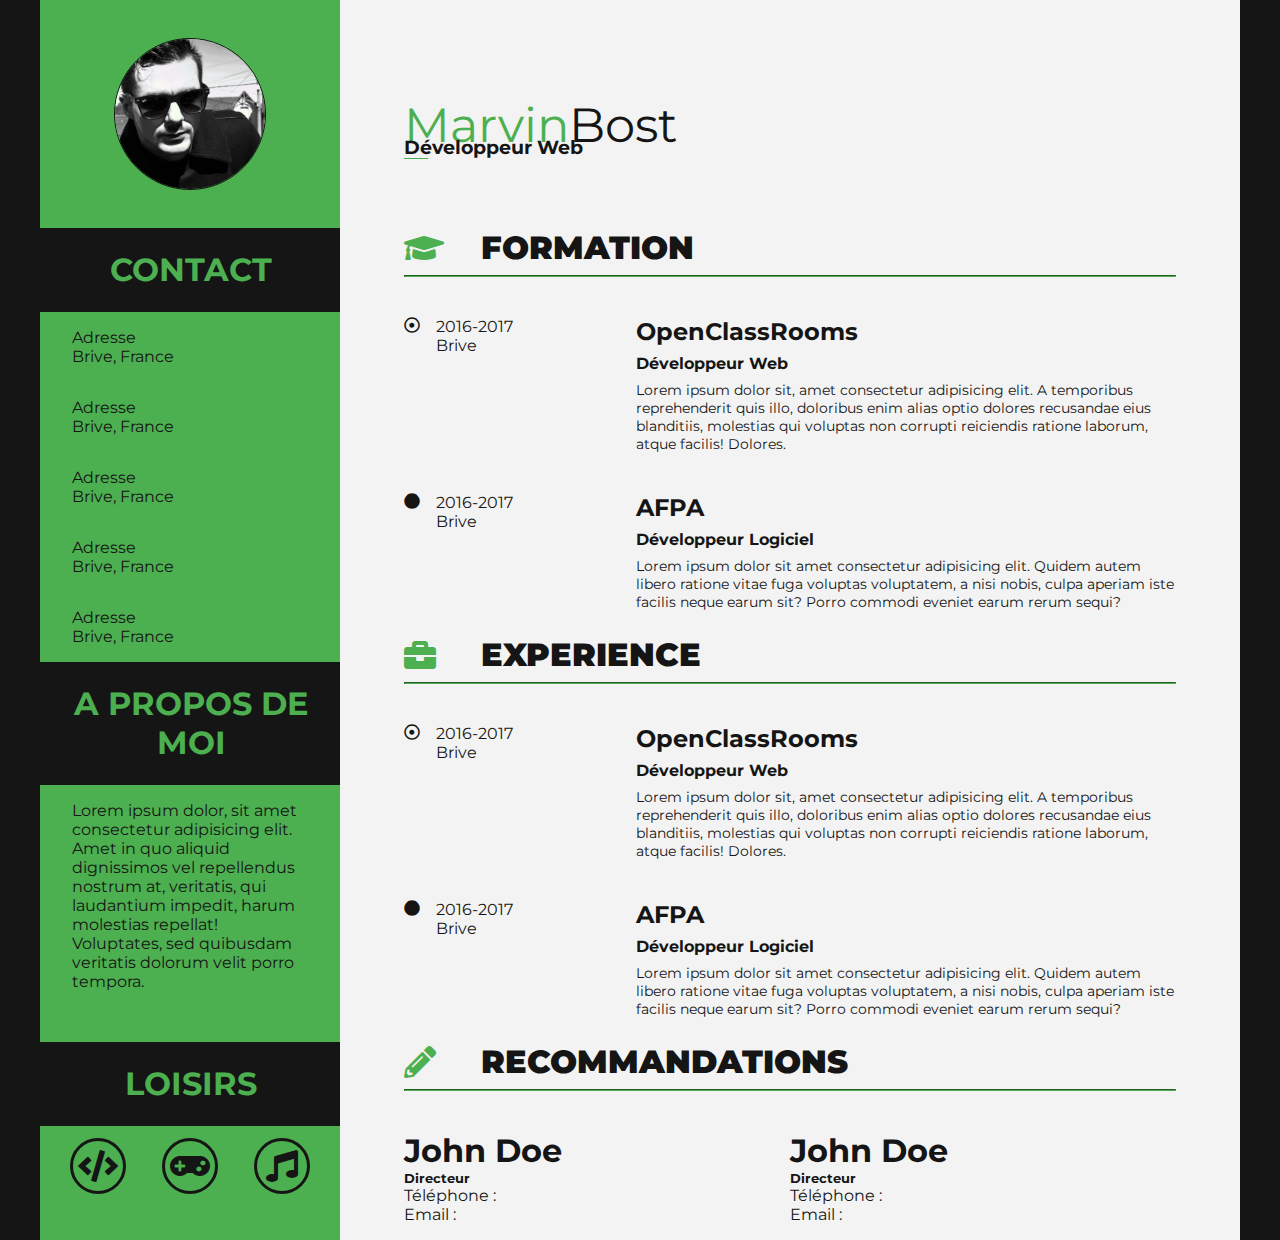
==== v2/index.html @ f6461ae2 "v2 update desk only" ====
<!DOCTYPE html>
<html lang="fr">

<head>
    <meta charset="UTF-8">
    <meta name="viewport" content="width=device-width, initial-scale=1.0">
    <title>CV v2.0</title>
    <link rel="stylesheet" href="css/style.css">
    <link rel="stylesheet" href="https://cdnjs.cloudflare.com/ajax/libs/font-awesome/5.13.0/css/all.min.css">
</head>

<body class="container">
    <header>
        <aside>
            <img src="assets/avatar.jpg" alt="avatar">
        </aside>
        <section>
            <h1>Bost</h1>
            <h3>Développeur Web</h3>
        </section>

    </header>
    <div>
        <aside>
            <section class="contact">
                <section>
                    <h1>CONTACT</h1>
                </section>
                <article>
                    <p>Adresse</p>
                    <p>Brive, France</p>
                </article>
                <article>
                    <p>Adresse</p>
                    <p>Brive, France</p>
                </article>
                <article>
                    <p>Adresse</p>
                    <p>Brive, France</p>
                </article>
                <article>
                    <p>Adresse</p>
                    <p>Brive, France</p>
                </article>
                <article>
                    <p>Adresse</p>
                    <p>Brive, France</p>
                </article>
            </section>
            <section class="about">
                <section>
                    <h1>A PROPOS DE MOI</h1>
                </section>
                <article>
                    <p>Lorem ipsum dolor, sit amet consectetur adipisicing elit. Amet in quo aliquid dignissimos vel
                        repellendus nostrum at, veritatis, qui laudantium impedit, harum molestias repellat! Voluptates,
                        sed quibusdam veritatis dolorum velit porro tempora.</p>
                </article>
            </section>
        </aside>
        <main>
            <section class="formation">
                <header>
                    <i class="fa-2x fas fa-graduation-cap"></i>
                    <h1><b>FORMATION</b></h1>
                    <hr>
                </header>
                <article>
                    <header>
                        <i class="far fa-dot-circle"></i>
                        <p>2016-2017<br>Brive</p>
                    </header>
                    <section>
                        <h1>OpenClassRooms</h1>
                        <h5>Développeur Web</h5>
                        <p>Lorem ipsum dolor sit, amet consectetur adipisicing elit. A temporibus reprehenderit quis
                            illo,
                            doloribus enim alias optio dolores recusandae eius blanditiis, molestias qui voluptas non
                            corrupti reiciendis ratione laborum, atque facilis! Dolores.</p>
                    </section>
                </article>
                <article>
                    <header>
                        <i class="fas fa-circle"></i>
                        <p>2016-2017<br>Brive</p>
                    </header>
                    <section>
                        <h1>AFPA</h1>
                        <h5>Développeur Logiciel</h5>
                        <p>Lorem ipsum dolor sit amet consectetur adipisicing elit. Quidem autem libero ratione vitae
                            fuga
                            voluptas voluptatem, a nisi nobis, culpa aperiam iste facilis neque earum sit? Porro commodi
                            eveniet earum rerum sequi?</p>
                    </section>
                </article>
            </section>
            <section class="experience">
                <header>
                    <i class="fa-2x fas fa-briefcase"></i>
                    <h1><b>EXPERIENCE</b></h1>
                    <hr>
                </header>
                <article>
                    <header>
                        <i class="far fa-dot-circle"></i>
                        <p>2016-2017<br>Brive</p>
                    </header>
                    <section>
                        <h1>OpenClassRooms</h1>
                        <h5>Développeur Web</h5>
                        <p>Lorem ipsum dolor sit, amet consectetur adipisicing elit. A temporibus reprehenderit quis
                            illo,
                            doloribus enim alias optio dolores recusandae eius blanditiis, molestias qui voluptas non
                            corrupti reiciendis ratione laborum, atque facilis! Dolores.</p>
                    </section>
                </article>
                <article>
                    <header>
                        <i class="fas fa-circle"></i>
                        <p>2016-2017<br>Brive</p>
                    </header>
                    <section>
                        <h1>AFPA</h1>
                        <h5>Développeur Logiciel</h5>
                        <p>Lorem ipsum dolor sit amet consectetur adipisicing elit. Quidem autem libero ratione vitae
                            fuga
                            voluptas voluptatem, a nisi nobis, culpa aperiam iste facilis neque earum sit? Porro commodi
                            eveniet earum rerum sequi?</p>
                    </section>
                </article>
            </section>

        </main>
    </div>
    <footer>
        <aside>
            <section class="hobbies">
                <section>
                    <h1>LOISIRS</h1>
                </section>
                <article>
                    <div>
                        <picture><i class="fa-2x fas fa-code"></i></picture>
                        <picture><i class="fa-2x fas fa-gamepad"></i></picture>
                        <picture><i class="fa-2x fas fa-music"></i></picture>
                    </div>
                </article>
            </section>
        </aside>
        <main>
            <section class="recommendation">
                <header>
                    <i class="fa-2x fas fa-pencil-alt"></i>
                    <h1><b>RECOMMANDATIONS</b></h1>
                    <hr>
                </header>
                <section>
                    <article>
                        <h1>John Doe</h1>
                        <h5>Directeur</h5>
                        <p>Téléphone :</p>
                        <p>Email :</p>
                    </article>
                    <article>
                        <h1>John Doe</h1>
                        <h5>Directeur</h5>
                        <p>Téléphone :</p>
                        <p>Email :</p>
                    </article>
                </section>
            </section>
        </main>
    </footer>

</body>

</html>
---- v2/css/style.css ----
@import url("https://fonts.googleapis.com/css?family=Montserrat:200,400&display=swap");
header {
  display: flex;
  background-color: #f3f3f3;
  margin: 0;
  width: 100%;
}
header aside {
  display: flex;
  align-items: center;
  justify-items: center;
  justify-content: center;
}
header aside > img {
  border-radius: 50%;
  width: 50%;
  border: 0.1rem solid #151515;
  order: 0;
  margin: 1rem;
}
header > section {
  padding: 4rem 0 0 4rem;
}
header > section > h1 {
  font-size: 3rem;
  font-weight: 400;
}
header > section > h1::before {
  content: "Marvin";
  color: #4CAF50;
}
header > section > h3 {
  position: relative;
  bottom: 50px;
}
header > section > h3::before {
  display: block;
  content: "";
  width: 1.5rem;
  height: 1px;
  background: #4CAF50;
  position: absolute;
  bottom: 0;
  left: 0;
}

main {
  background-color: #f3f3f3;
  padding: 0 4rem;
  margin: 0;
  width: 100%;
}
main > header {
  display: flex;
  flex-flow: column nowrap;
  width: 100%;
}
main > section h1,
main > section h5,
main > section p {
  margin: 0;
}
main > section > header {
  display: flex;
  flex-flow: row wrap;
  align-items: center;
  padding-bottom: 1rem;
}
main > section > header i {
  color: #4CAF50;
  flex: 10%;
}
main > section > header > h1 {
  flex: 90%;
}
main > section > header hr {
  width: 100%;
  border-color: #4CAF50;
}
main > section article {
  display: flex;
  padding-top: 1rem;
  padding-bottom: 1rem;
}
main > section article > header {
  display: flex;
  flex-flow: row nowrap;
  flex: 30%;
}
main > section article > header > i {
  padding-right: 1rem;
}
main > section article > section {
  flex: 70%;
}
main > section article > section > h1 {
  font-size: 1.5rem;
  padding-bottom: 0.5rem;
}
main > section article > section > h5 {
  font-size: 1rem;
  padding-bottom: 0.5rem;
}
main > section article > section > p {
  font-size: 0.9rem;
  padding-bottom: 0.5rem;
}
main section.recommendation > section {
  display: flex;
  flex-flow: row wrap;
}
main section.recommendation > section > article {
  display: flex;
  flex-flow: column wrap;
  flex: 50%;
}

aside {
  background-color: #4CAF50;
  display: flex;
  flex-flow: column wrap;
  align-items: center;
  min-width: 300px;
  max-width: 300px;
}
aside > section {
  width: 100%;
  text-align: left;
}
aside > section article {
  padding: 1rem 2rem;
}
aside > section article p {
  margin: 0;
}
aside > section > section {
  background-color: #151515;
  color: #4CAF50;
  width: 100%;
  text-align: center;
  padding: 1px;
}
aside > section div {
  justify-content: space-around;
  padding: 0.75rem;
  display: flex;
}

footer {
  display: flex;
  flex: 100%;
}
footer > aside > section > article {
  padding: 0;
}
footer div > picture {
  display: flex;
  align-items: center;
  justify-content: center;
  border: solid #151515;
  border-radius: 50%;
  height: 40px;
  width: 40px;
  padding: 5px;
}

html,
body {
  margin: 0;
  padding: 0;
  background-color: #151515;
  font-family: Montserrat;
  color: #151515;
  display: flex;
  flex-flow: row wrap;
  width: 100%;
  height: 100%;
}

div {
  display: flex;
}

.container {
  max-width: 100%;
  padding-right: 15px;
  padding-left: 15px;
  margin-right: auto;
  margin-left: auto;
}
@media screen and (min-width: 567px) {
  .container {
    max-width: 567px;
  }
}
@media screen and (min-width: 768px) {
  .container {
    max-width: 768px;
  }
}
@media screen and (min-width: 992px) {
  .container {
    max-width: 992px;
  }
}
@media screen and (min-width: 1200px) {
  .container {
    max-width: 1200px;
  }
}

/*# sourceMappingURL=style.css.map */
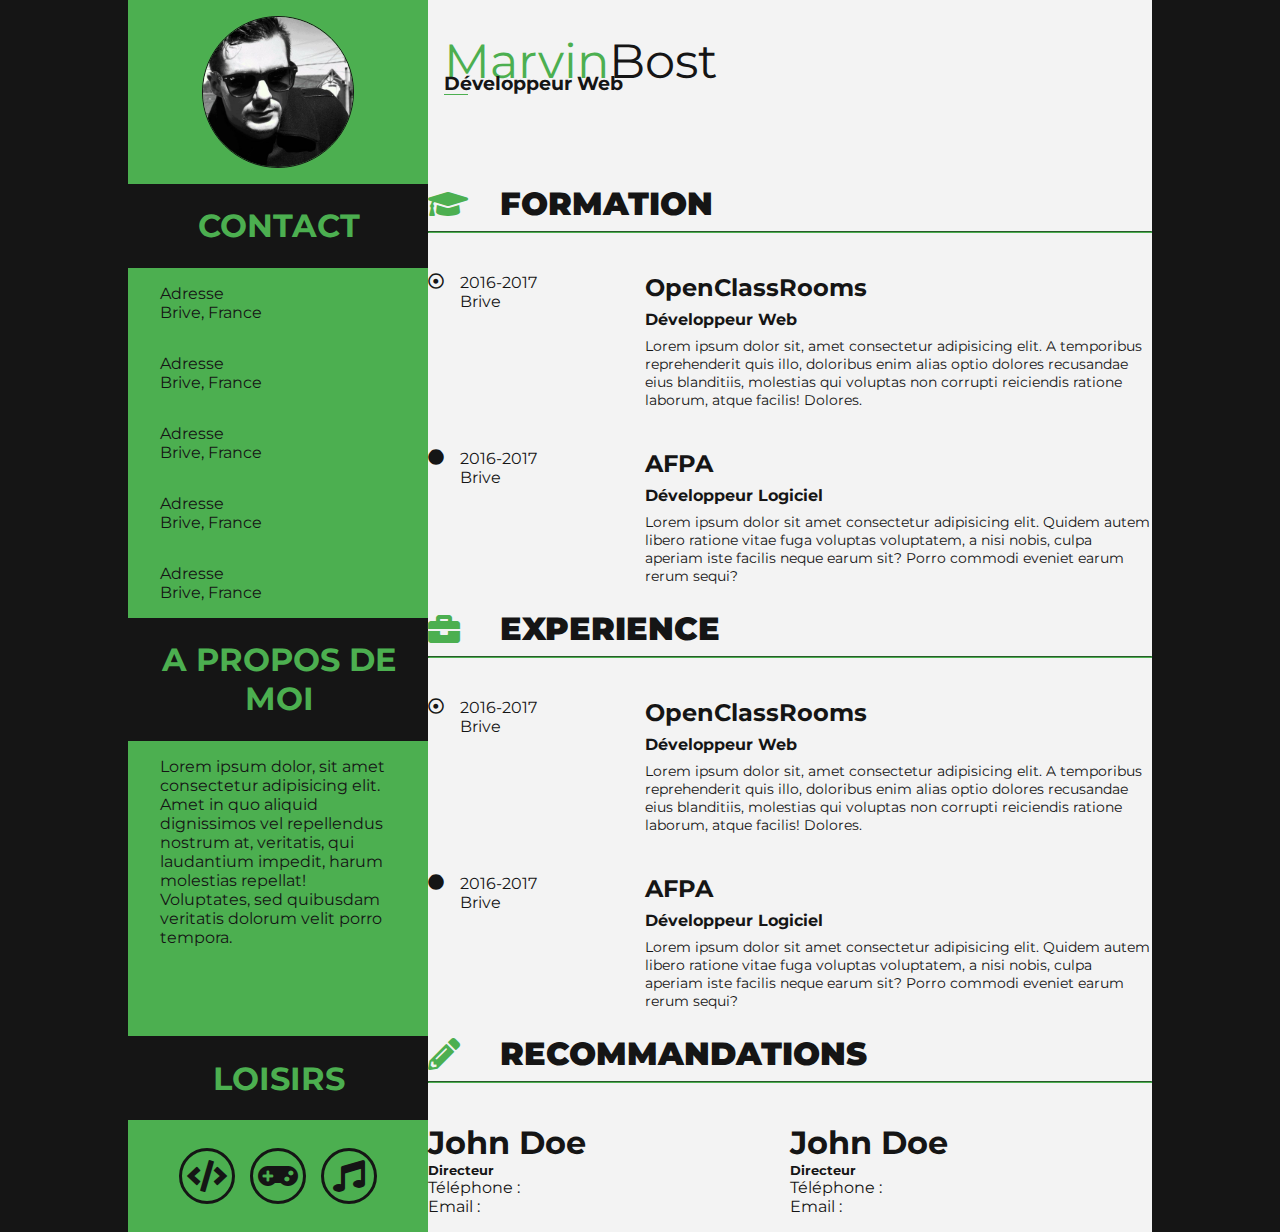
==== commit 7e60d28d: "v2 fix" ====
--- a/v2/index.html
+++ b/v2/index.html
@@ -20,7 +20,7 @@
         </section>
 
     </header>
-    <div>
+    <div class="main">
         <aside>
             <section class="contact">
                 <section>
@@ -55,6 +55,18 @@
                     <p>Lorem ipsum dolor, sit amet consectetur adipisicing elit. Amet in quo aliquid dignissimos vel
                         repellendus nostrum at, veritatis, qui laudantium impedit, harum molestias repellat! Voluptates,
                         sed quibusdam veritatis dolorum velit porro tempora.</p>
+                </article>
+            </section>
+            <section class="hobbies">
+                <section>
+                    <h1>LOISIRS</h1>
+                </section>
+                <article>
+                    <div>
+                        <picture><i class="fa-2x fas fa-code"></i></picture>
+                        <picture><i class="fa-2x fas fa-gamepad"></i></picture>
+                        <picture><i class="fa-2x fas fa-music"></i></picture>
+                    </div>
                 </article>
             </section>
         </aside>
@@ -129,25 +141,6 @@
                     </section>
                 </article>
             </section>
-
-        </main>
-    </div>
-    <footer>
-        <aside>
-            <section class="hobbies">
-                <section>
-                    <h1>LOISIRS</h1>
-                </section>
-                <article>
-                    <div>
-                        <picture><i class="fa-2x fas fa-code"></i></picture>
-                        <picture><i class="fa-2x fas fa-gamepad"></i></picture>
-                        <picture><i class="fa-2x fas fa-music"></i></picture>
-                    </div>
-                </article>
-            </section>
-        </aside>
-        <main>
             <section class="recommendation">
                 <header>
                     <i class="fa-2x fas fa-pencil-alt"></i>
@@ -170,6 +163,14 @@
                 </section>
             </section>
         </main>
+    </div>
+    <footer>
+        <aside>
+
+        </aside>
+        <main>
+
+        </main>
     </footer>
 
 </body>
--- a/v2/css/style.css
+++ b/v2/css/style.css
@@ -4,6 +4,29 @@
   background-color: #f3f3f3;
   margin: 0;
   width: 100%;
+}
+@media screen and (min-width: 320px) {
+  header {
+    flex-flow: column wrap;
+  }
+  header > section {
+    padding: 0 1rem !important;
+  }
+}
+@media screen and (min-width: 768px) {
+  header {
+    flex-flow: column wrap;
+  }
+}
+@media screen and (min-width: 992px) {
+  header {
+    flex-flow: column wrap;
+  }
+}
+@media screen and (min-width: 1000px) {
+  header {
+    flex-flow: row wrap;
+  }
 }
 header aside {
   display: flex;
@@ -50,6 +73,27 @@
   margin: 0;
   width: 100%;
 }
+@media screen and (min-width: 320px) {
+  main {
+    width: auto;
+    padding: 0;
+  }
+}
+@media screen and (min-width: 768px) {
+  main {
+    width: auto;
+  }
+}
+@media screen and (min-width: 992px) {
+  main {
+    width: auto;
+  }
+}
+@media screen and (min-width: 1000px) {
+  main {
+    width: 100%;
+  }
+}
 main > header {
   display: flex;
   flex-flow: column nowrap;
@@ -123,37 +167,37 @@
   min-width: 300px;
   max-width: 300px;
 }
-aside > section {
-  width: 100%;
-  text-align: left;
-}
-aside > section article {
-  padding: 1rem 2rem;
-}
-aside > section article p {
-  margin: 0;
-}
-aside > section > section {
-  background-color: #151515;
-  color: #4CAF50;
-  width: 100%;
-  text-align: center;
-  padding: 1px;
-}
-aside > section div {
-  justify-content: space-around;
-  padding: 0.75rem;
-  display: flex;
-}
-
-footer {
-  display: flex;
-  flex: 100%;
-}
-footer > aside > section > article {
+@media screen and (min-width: 320px) {
+  aside {
+    max-width: 320px;
+    min-width: 320px;
+  }
+}
+@media screen and (min-width: 768px) {
+  aside {
+    max-width: 768px;
+    min-width: 768px;
+  }
+}
+@media screen and (min-width: 992px) {
+  aside {
+    max-width: 992px;
+    min-width: 992px;
+  }
+}
+@media screen and (min-width: 1000px) {
+  aside {
+    min-width: 300px;
+    max-width: 300px;
+  }
+}
+aside section.about {
+  flex-grow: 1;
+}
+aside > section > article {
   padding: 0;
 }
-footer div > picture {
+aside div > picture {
   display: flex;
   align-items: center;
   justify-content: center;
@@ -163,6 +207,28 @@
   width: 40px;
   padding: 5px;
 }
+aside > section {
+  width: 100%;
+  text-align: left;
+}
+aside > section article {
+  padding: 1rem 2rem;
+}
+aside > section article p {
+  margin: 0;
+}
+aside > section > section {
+  background-color: #151515;
+  color: #4CAF50;
+  width: 100%;
+  text-align: center;
+  padding: 1px;
+}
+aside > section div {
+  justify-content: space-around;
+  padding: 0.75rem;
+  display: flex;
+}
 
 html,
 body {
@@ -177,8 +243,52 @@
   height: 100%;
 }
 
-div {
-  display: flex;
+div.main {
+  display: flex;
+}
+@media screen and (min-width: 320px) {
+  div.main {
+    flex-flow: column wrap;
+  }
+  div.main > aside {
+    order: 2;
+  }
+  div.main > main {
+    order: 1;
+  }
+}
+@media screen and (min-width: 768px) {
+  div.main {
+    flex-flow: column wrap;
+  }
+  div.main > aside {
+    order: 2;
+  }
+  div.main > main {
+    order: 1;
+  }
+}
+@media screen and (min-width: 992px) {
+  div.main {
+    flex-flow: column wrap;
+  }
+  div.main > aside {
+    order: 2;
+  }
+  div.main > main {
+    order: 1;
+  }
+}
+@media screen and (min-width: 1000px) {
+  div.main {
+    flex-flow: row nowrap;
+  }
+  div.main > aside {
+    order: 1;
+  }
+  div.main > main {
+    order: 2;
+  }
 }
 
 .container {
@@ -188,9 +298,10 @@
   margin-right: auto;
   margin-left: auto;
 }
-@media screen and (min-width: 567px) {
+@media screen and (min-width: 320px) {
   .container {
-    max-width: 567px;
+    max-width: 320px;
+    padding: 0;
   }
 }
 @media screen and (min-width: 768px) {
@@ -203,9 +314,9 @@
     max-width: 992px;
   }
 }
-@media screen and (min-width: 1200px) {
+@media screen and (min-width: 1024px) {
   .container {
-    max-width: 1200px;
+    max-width: 1024px;
   }
 }
 
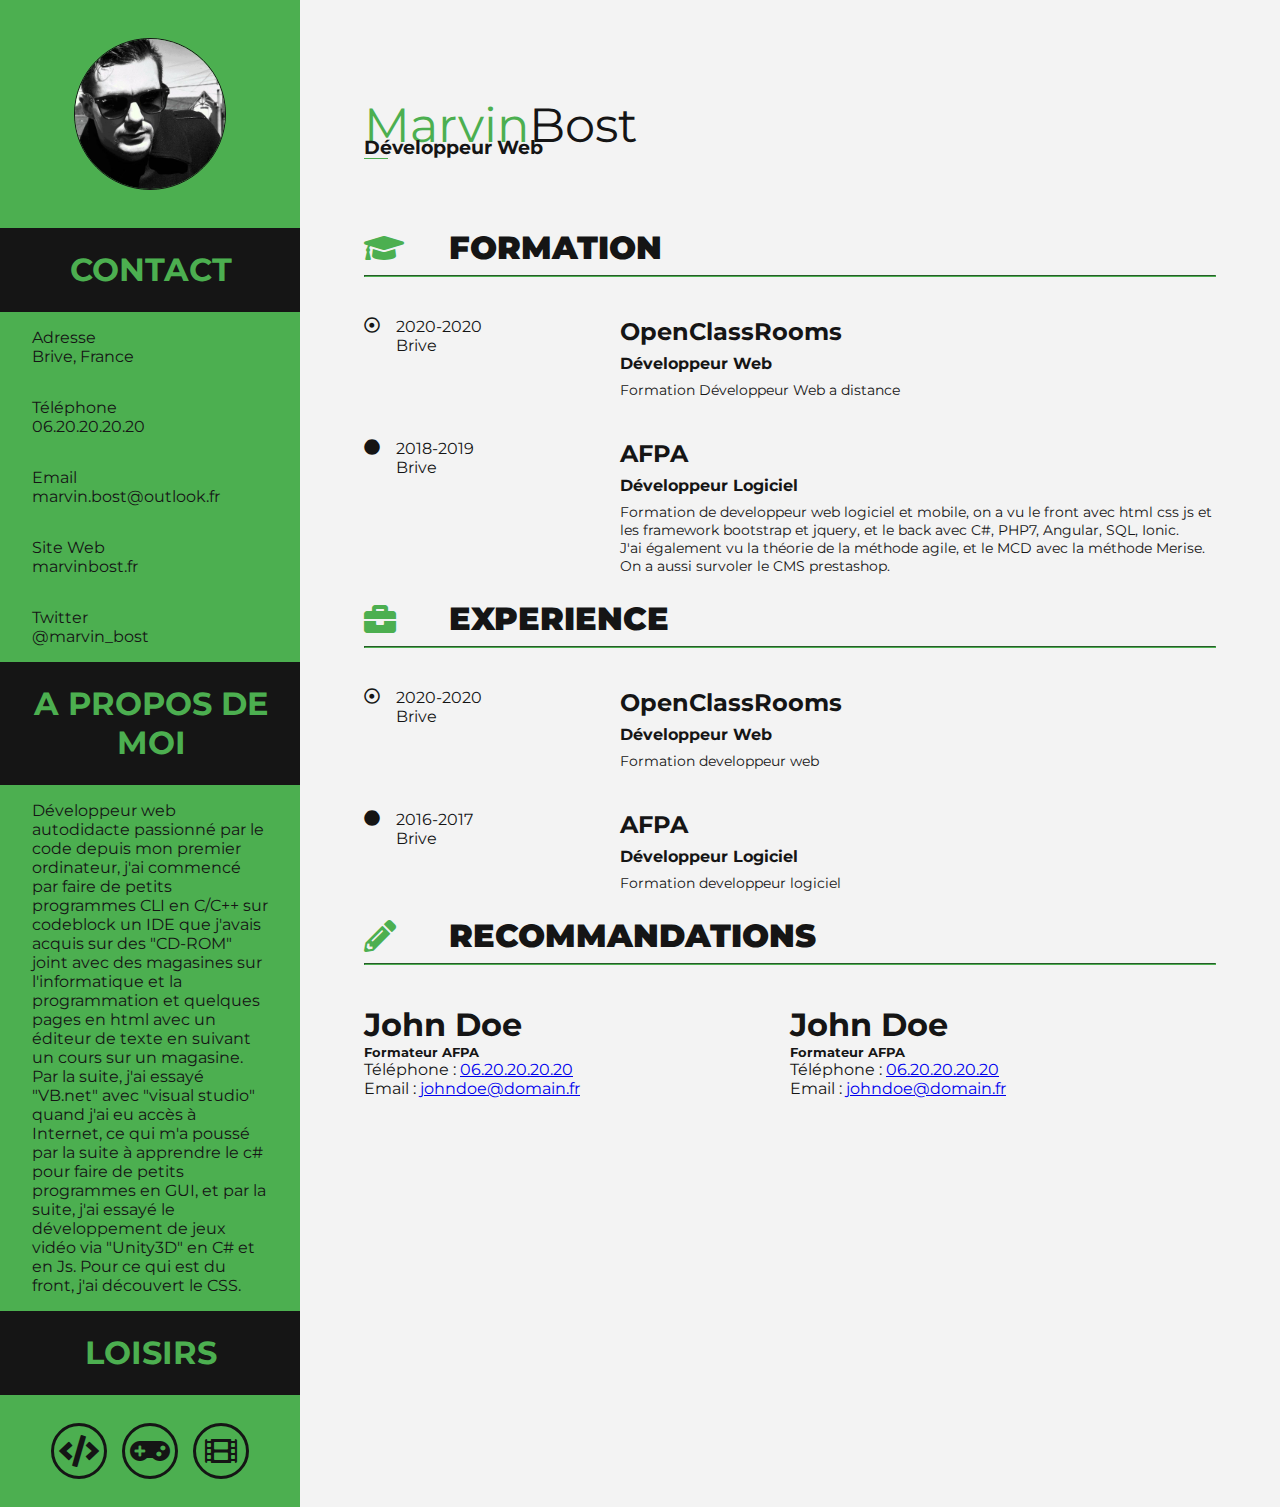
==== commit 77b4e71a: "fix responsive" ====
--- a/v2/index.html
+++ b/v2/index.html
@@ -28,23 +28,26 @@
                 </section>
                 <article>
                     <p>Adresse</p>
-                    <p>Brive, France</p>
+                    <p><a href="https://goo.gl/maps/qKZ6uKctoFRVL9fw6" target="_blank" rel="noopener noreferrer">Brive,
+                            France</a>
+                    </p>
                 </article>
                 <article>
-                    <p>Adresse</p>
-                    <p>Brive, France</p>
+                    <p>Téléphone</p>
+                    <p><a href="tel:+33620202020">06.20.20.20.20</a></p>
                 </article>
                 <article>
-                    <p>Adresse</p>
-                    <p>Brive, France</p>
+                    <p>Email</p>
+                    <p><a href="mailto:marvin.bost@outlook.fr">marvin.bost@outlook.fr</a></p>
                 </article>
                 <article>
-                    <p>Adresse</p>
-                    <p>Brive, France</p>
+                    <p>Site Web</p>
+                    <p><a href="https://marvinbost.fr" target="_blank">marvinbost.fr</a></p>
                 </article>
                 <article>
-                    <p>Adresse</p>
-                    <p>Brive, France</p>
+                    <p>Twitter</p>
+                    <p><a href="https://twitter.com/marvin_bost" target="_blank"
+                            rel="noopener noreferrer">@marvin_bost</a></p>
                 </article>
             </section>
             <section class="about">
@@ -52,9 +55,14 @@
                     <h1>A PROPOS DE MOI</h1>
                 </section>
                 <article>
-                    <p>Lorem ipsum dolor, sit amet consectetur adipisicing elit. Amet in quo aliquid dignissimos vel
-                        repellendus nostrum at, veritatis, qui laudantium impedit, harum molestias repellat! Voluptates,
-                        sed quibusdam veritatis dolorum velit porro tempora.</p>
+                    <p>Développeur web autodidacte passionné par le code depuis mon premier ordinateur, j'ai
+                        commencé par faire de petits programmes CLI en C/C++ sur codeblock un IDE que j'avais acquis sur
+                        des "CD-ROM" joint avec des magasines sur l'informatique et la programmation et quelques pages
+                        en html avec un éditeur de texte en suivant un cours sur un magasine.
+                        Par la suite, j'ai essayé "VB.net" avec "visual studio" quand j'ai eu accès à Internet, ce qui
+                        m'a poussé par la suite à apprendre le c# pour faire de petits programmes en GUI, et par la
+                        suite, j'ai essayé le développement de jeux vidéo via "Unity3D" en C# et en Js.
+                        Pour ce qui est du front, j'ai découvert le CSS.</p>
                 </article>
             </section>
             <section class="hobbies">
@@ -65,7 +73,7 @@
                     <div>
                         <picture><i class="fa-2x fas fa-code"></i></picture>
                         <picture><i class="fa-2x fas fa-gamepad"></i></picture>
-                        <picture><i class="fa-2x fas fa-music"></i></picture>
+                        <picture><i class="fa-2x fas fa-film    "></i></picture>
                     </div>
                 </article>
             </section>
@@ -80,29 +88,26 @@
                 <article>
                     <header>
                         <i class="far fa-dot-circle"></i>
-                        <p>2016-2017<br>Brive</p>
+                        <p>2020-2020<br>Brive</p>
                     </header>
                     <section>
                         <h1>OpenClassRooms</h1>
                         <h5>Développeur Web</h5>
-                        <p>Lorem ipsum dolor sit, amet consectetur adipisicing elit. A temporibus reprehenderit quis
-                            illo,
-                            doloribus enim alias optio dolores recusandae eius blanditiis, molestias qui voluptas non
-                            corrupti reiciendis ratione laborum, atque facilis! Dolores.</p>
+                        <p>Formation Développeur Web a distance</p>
                     </section>
                 </article>
                 <article>
                     <header>
                         <i class="fas fa-circle"></i>
-                        <p>2016-2017<br>Brive</p>
+                        <p>2018-2019<br>Brive</p>
                     </header>
                     <section>
                         <h1>AFPA</h1>
                         <h5>Développeur Logiciel</h5>
-                        <p>Lorem ipsum dolor sit amet consectetur adipisicing elit. Quidem autem libero ratione vitae
-                            fuga
-                            voluptas voluptatem, a nisi nobis, culpa aperiam iste facilis neque earum sit? Porro commodi
-                            eveniet earum rerum sequi?</p>
+                        <p>Formation de developpeur web logiciel et mobile, on a vu le front avec html css js et les
+                            framework bootstrap et jquery, et le back avec C#, PHP7, Angular, SQL, Ionic. <br>J'ai
+                            également vu la théorie de la méthode agile, et le MCD avec la méthode Merise. On a aussi
+                            survoler le CMS prestashop.</p>
                     </section>
                 </article>
             </section>
@@ -115,15 +120,12 @@
                 <article>
                     <header>
                         <i class="far fa-dot-circle"></i>
-                        <p>2016-2017<br>Brive</p>
+                        <p>2020-2020<br>Brive</p>
                     </header>
                     <section>
                         <h1>OpenClassRooms</h1>
                         <h5>Développeur Web</h5>
-                        <p>Lorem ipsum dolor sit, amet consectetur adipisicing elit. A temporibus reprehenderit quis
-                            illo,
-                            doloribus enim alias optio dolores recusandae eius blanditiis, molestias qui voluptas non
-                            corrupti reiciendis ratione laborum, atque facilis! Dolores.</p>
+                        <p>Formation developpeur web</p>
                     </section>
                 </article>
                 <article>
@@ -134,10 +136,7 @@
                     <section>
                         <h1>AFPA</h1>
                         <h5>Développeur Logiciel</h5>
-                        <p>Lorem ipsum dolor sit amet consectetur adipisicing elit. Quidem autem libero ratione vitae
-                            fuga
-                            voluptas voluptatem, a nisi nobis, culpa aperiam iste facilis neque earum sit? Porro commodi
-                            eveniet earum rerum sequi?</p>
+                        <p>Formation developpeur logiciel</p>
                     </section>
                 </article>
             </section>
@@ -150,28 +149,20 @@
                 <section>
                     <article>
                         <h1>John Doe</h1>
-                        <h5>Directeur</h5>
-                        <p>Téléphone :</p>
-                        <p>Email :</p>
+                        <h5>Formateur AFPA</h5>
+                        <p>Téléphone : <a href="tel:+33620202020">06.20.20.20.20</a></p>
+                        <p>Email : <a href="mailto:johndoe@domain.fr">johndoe@domain.fr</a></p>
                     </article>
                     <article>
                         <h1>John Doe</h1>
-                        <h5>Directeur</h5>
-                        <p>Téléphone :</p>
-                        <p>Email :</p>
+                        <h5>Formateur AFPA</h5>
+                        <p>Téléphone : <a href="tel:+33620202020">06.20.20.20.20</a></p>
+                        <p>Email : <a href="mailto:johndoe@domain.fr">johndoe@domain.fr</a></p>
                     </article>
                 </section>
             </section>
         </main>
     </div>
-    <footer>
-        <aside>
-
-        </aside>
-        <main>
-
-        </main>
-    </footer>
 
 </body>
 
--- a/v2/css/style.css
+++ b/v2/css/style.css
@@ -4,29 +4,6 @@
   background-color: #f3f3f3;
   margin: 0;
   width: 100%;
-}
-@media screen and (min-width: 320px) {
-  header {
-    flex-flow: column wrap;
-  }
-  header > section {
-    padding: 0 1rem !important;
-  }
-}
-@media screen and (min-width: 768px) {
-  header {
-    flex-flow: column wrap;
-  }
-}
-@media screen and (min-width: 992px) {
-  header {
-    flex-flow: column wrap;
-  }
-}
-@media screen and (min-width: 1000px) {
-  header {
-    flex-flow: row wrap;
-  }
 }
 header aside {
   display: flex;
@@ -73,27 +50,6 @@
   margin: 0;
   width: 100%;
 }
-@media screen and (min-width: 320px) {
-  main {
-    width: auto;
-    padding: 0;
-  }
-}
-@media screen and (min-width: 768px) {
-  main {
-    width: auto;
-  }
-}
-@media screen and (min-width: 992px) {
-  main {
-    width: auto;
-  }
-}
-@media screen and (min-width: 1000px) {
-  main {
-    width: 100%;
-  }
-}
 main > header {
   display: flex;
   flex-flow: column nowrap;
@@ -166,30 +122,6 @@
   align-items: center;
   min-width: 300px;
   max-width: 300px;
-}
-@media screen and (min-width: 320px) {
-  aside {
-    max-width: 320px;
-    min-width: 320px;
-  }
-}
-@media screen and (min-width: 768px) {
-  aside {
-    max-width: 768px;
-    min-width: 768px;
-  }
-}
-@media screen and (min-width: 992px) {
-  aside {
-    max-width: 992px;
-    min-width: 992px;
-  }
-}
-@media screen and (min-width: 1000px) {
-  aside {
-    min-width: 300px;
-    max-width: 300px;
-  }
 }
 aside section.about {
   flex-grow: 1;
@@ -217,6 +149,10 @@
 aside > section article p {
   margin: 0;
 }
+aside > section article p a {
+  text-decoration: none;
+  color: #151515;
+}
 aside > section > section {
   background-color: #151515;
   color: #4CAF50;
@@ -234,7 +170,6 @@
 body {
   margin: 0;
   padding: 0;
-  background-color: #151515;
   font-family: Montserrat;
   color: #151515;
   display: flex;
@@ -245,78 +180,61 @@
 
 div.main {
   display: flex;
-}
-@media screen and (min-width: 320px) {
+  width: 100%;
+}
+
+@media screen and (max-width: 900px) {
+  main > section > article {
+    flex-flow: column wrap;
+  }
+  main > section > article > header {
+    flex-flow: column wrap;
+    text-align: center;
+    padding: 0 0 0.5rem 0;
+  }
+  main > section > article > header > i {
+    padding: 0.5rem 0;
+  }
+  main > section > article > section {
+    text-align: center;
+  }
+
+  main > section.recommendation > section {
+    flex-flow: column wrap;
+    text-align: center;
+  }
+}
+@media screen and (max-width: 760px) {
+  header {
+    flex-flow: column wrap;
+  }
+  header > aside {
+    order: 0;
+  }
+  header > section {
+    padding: 0 1rem;
+  }
+
+  aside {
+    min-width: 100%;
+    order: 2;
+  }
+
   div.main {
     flex-flow: column wrap;
   }
-  div.main > aside {
-    order: 2;
-  }
-  div.main > main {
-    order: 1;
-  }
-}
-@media screen and (min-width: 768px) {
-  div.main {
-    flex-flow: column wrap;
-  }
-  div.main > aside {
-    order: 2;
-  }
-  div.main > main {
-    order: 1;
-  }
-}
-@media screen and (min-width: 992px) {
-  div.main {
-    flex-flow: column wrap;
-  }
-  div.main > aside {
-    order: 2;
-  }
-  div.main > main {
-    order: 1;
-  }
-}
-@media screen and (min-width: 1000px) {
-  div.main {
-    flex-flow: row nowrap;
-  }
-  div.main > aside {
-    order: 1;
-  }
-  div.main > main {
-    order: 2;
-  }
-}
-
-.container {
-  max-width: 100%;
-  padding-right: 15px;
-  padding-left: 15px;
-  margin-right: auto;
-  margin-left: auto;
-}
-@media screen and (min-width: 320px) {
-  .container {
-    max-width: 320px;
+
+  main {
     padding: 0;
   }
-}
-@media screen and (min-width: 768px) {
-  .container {
-    max-width: 768px;
-  }
-}
-@media screen and (min-width: 992px) {
-  .container {
-    max-width: 992px;
-  }
-}
-@media screen and (min-width: 1024px) {
-  .container {
-    max-width: 1024px;
+  main > section > header {
+    flex-flow: column wrap;
+  }
+  main > section > header > hr {
+    width: 80%;
+  }
+  main > section > article > section > p {
+    padding: 0 1rem;
   }
 }
 
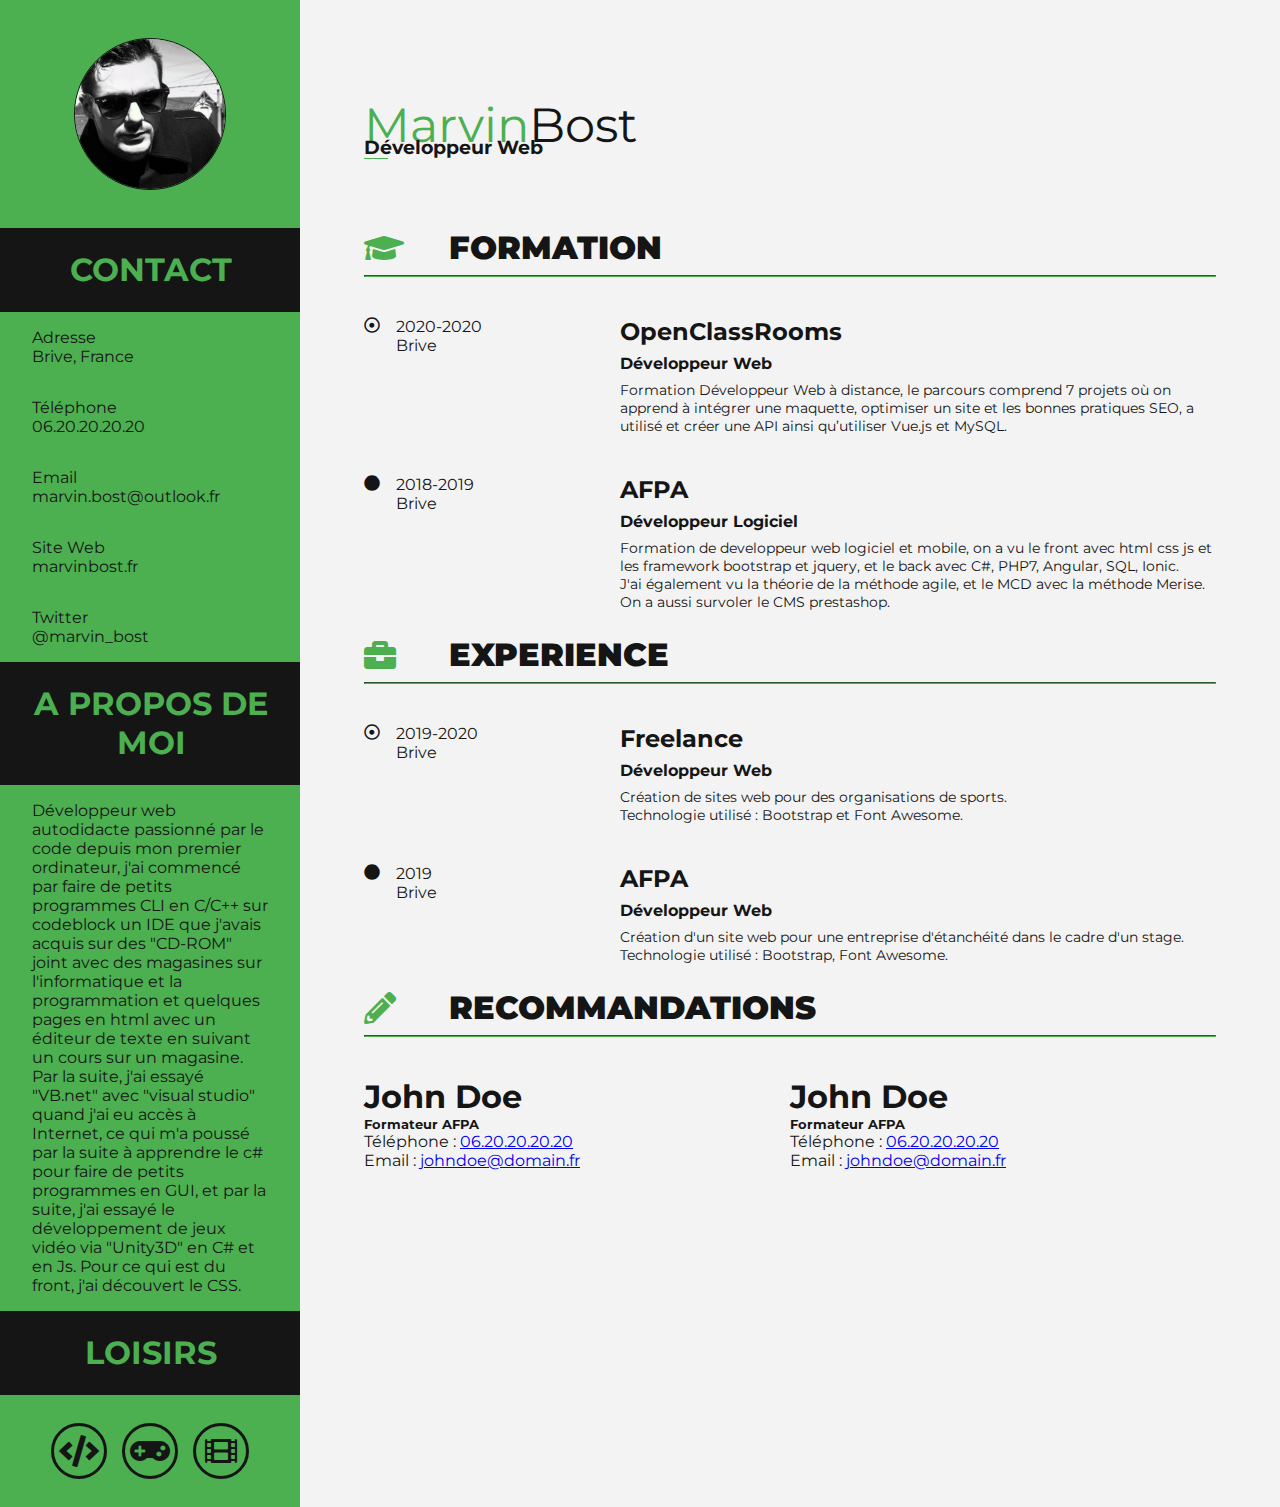
==== commit 16a792ae: "update daily" ====
--- a/v2/index.html
+++ b/v2/index.html
@@ -93,7 +93,9 @@
                     <section>
                         <h1>OpenClassRooms</h1>
                         <h5>Développeur Web</h5>
-                        <p>Formation Développeur Web a distance</p>
+                        <p>Formation Développeur Web à distance, le parcours comprend 7 projets où on apprend à intégrer
+                            une maquette, optimiser un site et les bonnes pratiques SEO, a utilisé et créer une API
+                            ainsi qu’utiliser Vue.js et MySQL.</p>
                     </section>
                 </article>
                 <article>
@@ -120,23 +122,25 @@
                 <article>
                     <header>
                         <i class="far fa-dot-circle"></i>
-                        <p>2020-2020<br>Brive</p>
+                        <p>2019-2020<br>Brive</p>
                     </header>
                     <section>
-                        <h1>OpenClassRooms</h1>
+                        <h1>Freelance</h1>
                         <h5>Développeur Web</h5>
-                        <p>Formation developpeur web</p>
+                        <p>Création de sites web pour des organisations de sports.<br>Technologie utilisé : Bootstrap et
+                            Font Awesome.</p>
                     </section>
                 </article>
                 <article>
                     <header>
                         <i class="fas fa-circle"></i>
-                        <p>2016-2017<br>Brive</p>
+                        <p>2019<br>Brive</p>
                     </header>
                     <section>
                         <h1>AFPA</h1>
-                        <h5>Développeur Logiciel</h5>
-                        <p>Formation developpeur logiciel</p>
+                        <h5>Développeur Web</h5>
+                        <p>Création d'un site web pour une entreprise d'étanchéité dans le cadre d'un
+                            stage.<br>Technologie utilisé : Bootstrap, Font Awesome.</p>
                     </section>
                 </article>
             </section>
--- a/v2/css/style.css
+++ b/v2/css/style.css
@@ -237,5 +237,3 @@
     padding: 0 1rem;
   }
 }
-
-/*# sourceMappingURL=style.css.map */
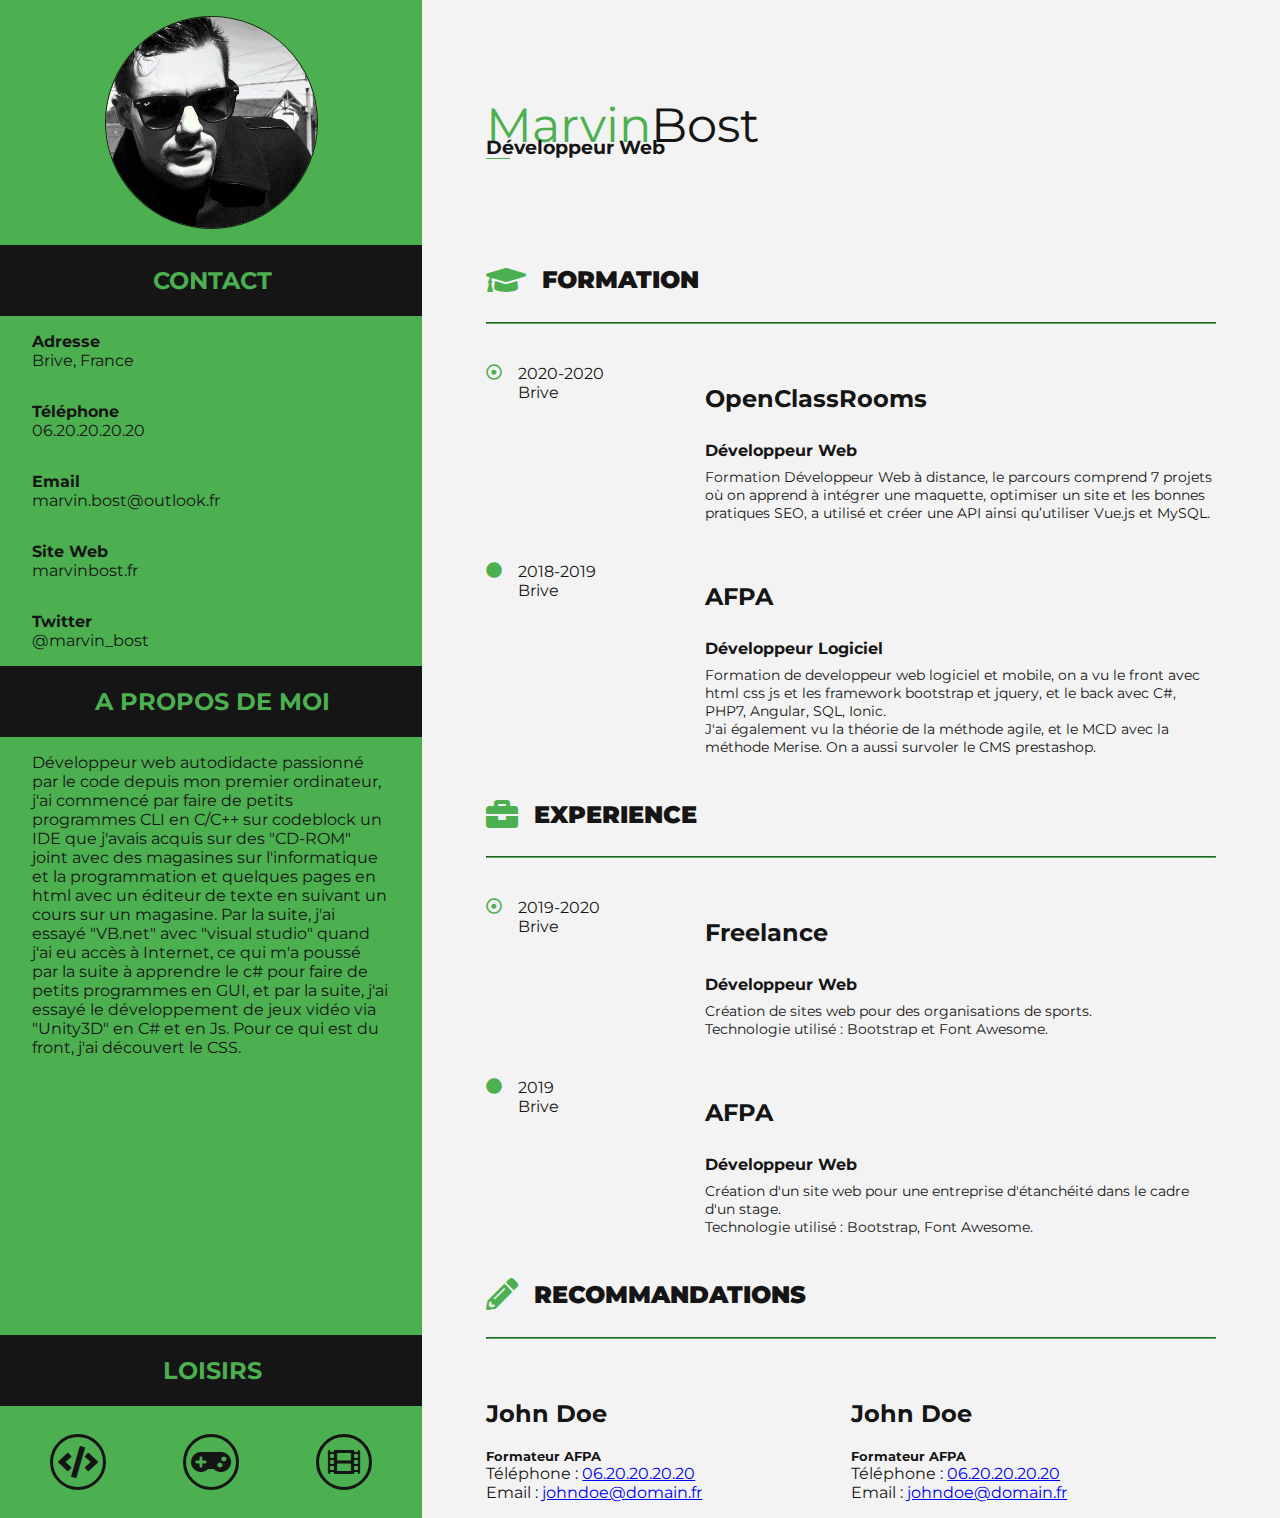
==== commit 34ee21ac: "fix error html and css" ====
--- a/v2/index.html
+++ b/v2/index.html
@@ -4,8 +4,9 @@
 <head>
     <meta charset="UTF-8">
     <meta name="viewport" content="width=device-width, initial-scale=1.0">
-    <title>CV v2.0</title>
-    <link rel="stylesheet" href="css/style.css">
+    <title>Marvin Bost - Développeur Web</title>
+    <meta name="description" content="Curriculum vitea de Marvin Bost">
+    <link rel="stylesheet" href="css/style.min.css">
     <link rel="stylesheet" href="https://cdnjs.cloudflare.com/ajax/libs/font-awesome/5.13.0/css/all.min.css">
 </head>
 
@@ -23,38 +24,38 @@
     <div class="main">
         <aside>
             <section class="contact">
-                <section>
-                    <h1>CONTACT</h1>
-                </section>
+                <header>
+                    <h2>CONTACT</h2>
+                </header>
                 <article>
-                    <p>Adresse</p>
+                    <h4>Adresse</h4>
                     <p><a href="https://goo.gl/maps/qKZ6uKctoFRVL9fw6" target="_blank" rel="noopener noreferrer">Brive,
                             France</a>
                     </p>
                 </article>
                 <article>
-                    <p>Téléphone</p>
+                    <h4>Téléphone</h4>
                     <p><a href="tel:+33620202020">06.20.20.20.20</a></p>
                 </article>
                 <article>
-                    <p>Email</p>
+                    <h4>Email</h4>
                     <p><a href="mailto:marvin.bost@outlook.fr">marvin.bost@outlook.fr</a></p>
                 </article>
                 <article>
-                    <p>Site Web</p>
+                    <h4>Site Web</h4>
                     <p><a href="https://marvinbost.fr" target="_blank">marvinbost.fr</a></p>
                 </article>
                 <article>
-                    <p>Twitter</p>
+                    <h4>Twitter</h4>
                     <p><a href="https://twitter.com/marvin_bost" target="_blank"
                             rel="noopener noreferrer">@marvin_bost</a></p>
                 </article>
             </section>
             <section class="about">
-                <section>
-                    <h1>A PROPOS DE MOI</h1>
-                </section>
-                <article>
+                <header>
+                    <h2>A PROPOS DE MOI</h2>
+                </header>
+                <div class="body">
                     <p>Développeur web autodidacte passionné par le code depuis mon premier ordinateur, j'ai
                         commencé par faire de petits programmes CLI en C/C++ sur codeblock un IDE que j'avais acquis sur
                         des "CD-ROM" joint avec des magasines sur l'informatique et la programmation et quelques pages
@@ -63,107 +64,107 @@
                         m'a poussé par la suite à apprendre le c# pour faire de petits programmes en GUI, et par la
                         suite, j'ai essayé le développement de jeux vidéo via "Unity3D" en C# et en Js.
                         Pour ce qui est du front, j'ai découvert le CSS.</p>
-                </article>
+                </div>
             </section>
             <section class="hobbies">
-                <section>
-                    <h1>LOISIRS</h1>
-                </section>
-                <article>
-                    <div>
-                        <picture><i class="fa-2x fas fa-code"></i></picture>
-                        <picture><i class="fa-2x fas fa-gamepad"></i></picture>
-                        <picture><i class="fa-2x fas fa-film    "></i></picture>
+                <header>
+                    <h2>LOISIRS</h2>
+                </header>
+                <div>
+                    <div class="icons">
+                        <p><i class="fa-2x fas fa-code"></i></p>
+                        <p><i class="fa-2x fas fa-gamepad"></i></p>
+                        <p><i class="fa-2x fas fa-film    "></i></p>
                     </div>
-                </article>
+                </div>
             </section>
         </aside>
         <main>
             <section class="formation">
                 <header>
                     <i class="fa-2x fas fa-graduation-cap"></i>
-                    <h1><b>FORMATION</b></h1>
+                    <h2><b>FORMATION</b></h2>
                     <hr>
                 </header>
-                <article>
+                <div>
                     <header>
                         <i class="far fa-dot-circle"></i>
                         <p>2020-2020<br>Brive</p>
                     </header>
                     <section>
-                        <h1>OpenClassRooms</h1>
+                        <h2>OpenClassRooms</h2>
                         <h5>Développeur Web</h5>
                         <p>Formation Développeur Web à distance, le parcours comprend 7 projets où on apprend à intégrer
                             une maquette, optimiser un site et les bonnes pratiques SEO, a utilisé et créer une API
                             ainsi qu’utiliser Vue.js et MySQL.</p>
                     </section>
-                </article>
-                <article>
+                </div>
+                <div>
                     <header>
                         <i class="fas fa-circle"></i>
                         <p>2018-2019<br>Brive</p>
                     </header>
                     <section>
-                        <h1>AFPA</h1>
+                        <h2>AFPA</h2>
                         <h5>Développeur Logiciel</h5>
                         <p>Formation de developpeur web logiciel et mobile, on a vu le front avec html css js et les
                             framework bootstrap et jquery, et le back avec C#, PHP7, Angular, SQL, Ionic. <br>J'ai
                             également vu la théorie de la méthode agile, et le MCD avec la méthode Merise. On a aussi
                             survoler le CMS prestashop.</p>
                     </section>
-                </article>
+                </div>
             </section>
             <section class="experience">
                 <header>
                     <i class="fa-2x fas fa-briefcase"></i>
-                    <h1><b>EXPERIENCE</b></h1>
+                    <h2><b>EXPERIENCE</b></h2>
                     <hr>
                 </header>
-                <article>
+                <div>
                     <header>
                         <i class="far fa-dot-circle"></i>
                         <p>2019-2020<br>Brive</p>
                     </header>
                     <section>
-                        <h1>Freelance</h1>
+                        <h2>Freelance</h2>
                         <h5>Développeur Web</h5>
                         <p>Création de sites web pour des organisations de sports.<br>Technologie utilisé : Bootstrap et
                             Font Awesome.</p>
                     </section>
-                </article>
-                <article>
+                </div>
+                <div>
                     <header>
                         <i class="fas fa-circle"></i>
                         <p>2019<br>Brive</p>
                     </header>
                     <section>
-                        <h1>AFPA</h1>
+                        <h2>AFPA</h2>
                         <h5>Développeur Web</h5>
                         <p>Création d'un site web pour une entreprise d'étanchéité dans le cadre d'un
                             stage.<br>Technologie utilisé : Bootstrap, Font Awesome.</p>
                     </section>
-                </article>
+                </div>
             </section>
             <section class="recommendation">
                 <header>
                     <i class="fa-2x fas fa-pencil-alt"></i>
-                    <h1><b>RECOMMANDATIONS</b></h1>
+                    <h2><b>RECOMMANDATIONS</b></h2>
                     <hr>
                 </header>
-                <section>
+                <div>
                     <article>
-                        <h1>John Doe</h1>
+                        <h2>John Doe</h2>
                         <h5>Formateur AFPA</h5>
                         <p>Téléphone : <a href="tel:+33620202020">06.20.20.20.20</a></p>
                         <p>Email : <a href="mailto:johndoe@domain.fr">johndoe@domain.fr</a></p>
                     </article>
                     <article>
-                        <h1>John Doe</h1>
+                        <h2>John Doe</h2>
                         <h5>Formateur AFPA</h5>
                         <p>Téléphone : <a href="tel:+33620202020">06.20.20.20.20</a></p>
                         <p>Email : <a href="mailto:johndoe@domain.fr">johndoe@domain.fr</a></p>
                     </article>
-                </section>
+                </div>
             </section>
         </main>
     </div>
--- a/v2/css/style.min.css
+++ b/v2/css/style.min.css
@@ -0,0 +1 @@
+@import"https://fonts.googleapis.com/css?family=Montserrat:200,400&display=swap";header{display:flex;background-color:#f3f3f3;margin:0;width:100%}header aside{display:flex;align-items:center;justify-items:center;justify-content:center}header aside>img{border-radius:50%;width:50%;border:.1rem solid #151515;order:0;margin:1rem}header>section{padding:4rem 0 0 4rem}header>section>h1{font-size:3rem;font-weight:400}header>section>h1::before{content:"Marvin";color:#4caf50}header>section>h3{position:relative;bottom:50px}header>section>h3::before{display:block;content:"";width:1.5rem;height:1px;background:#4caf50;position:absolute;bottom:0;left:0}main{background-color:#f3f3f3;padding:0 4rem;margin:0;width:100%}main>header{display:flex;flex-flow:column nowrap;width:100%}main>section h1,main>section h5,main>section p{margin:0}main>section>header{display:flex;flex-flow:row wrap;align-items:center;padding-bottom:1rem}main>section>header i{color:#4caf50;padding-right:1rem}main>section>header>h2{flex:90%}main>section>header hr{width:100%;border-color:#4caf50}main>section div{display:flex;padding-top:1rem;padding-bottom:1rem}main>section div>header{display:flex;flex-flow:row nowrap;flex:30%}main>section div>header>i{padding-right:1rem;color:#4caf50}main>section div>section{flex:70%}main>section div>section>h2{font-size:1.5rem;padding-bottom:.5rem}main>section div>section>h5{font-size:1rem;padding-bottom:.5rem}main>section div>section>p{font-size:.9rem;padding-bottom:.5rem}main section.recommendation>div{display:flex;flex-flow:row wrap}main section.recommendation>div>article{display:flex;flex-flow:column wrap;flex:50%}aside{background-color:#4caf50;display:flex;flex-flow:column wrap;align-items:center;min-width:33%;max-width:33%}aside section.about{flex-grow:1}aside div.icons>p{display:flex;align-items:center;justify-content:center;border:solid #151515;border-radius:50%;height:40px;width:40px;padding:5px}aside>section{width:100%;text-align:left}aside>section article,aside>section div.body{padding:1rem 2rem}aside>section article h4,aside>section article p,aside>section div.body h4,aside>section div.body p{margin:0}aside>section article h4 a,aside>section article p a,aside>section div.body h4 a,aside>section div.body p a{text-decoration:none;color:#151515}aside>section>section,aside>section header{background-color:#151515;color:#4caf50;width:100%;text-align:center;padding:1px;display:block}aside>section div.icons{justify-content:space-around;padding:.75rem;display:flex}html,body{margin:0;padding:0;font-family:Montserrat;color:#151515;display:flex;flex-flow:row wrap;width:100%;height:100%}div.main{display:flex;width:100%}@media screen and (max-width: 900px){main>section>article{flex-flow:column wrap}main>section>article>header{flex-flow:column wrap;text-align:center;padding:0 0 .5rem 0}main>section>article>header>i{padding:.5rem 0}main>section>article>section{text-align:center}main>section.recommendation>section{flex-flow:column wrap;text-align:center}}@media screen and (max-width: 760px){header{flex-flow:column wrap}header>aside{order:0}header>section{padding:0 1rem}aside{min-width:100%;order:2}div.main{flex-flow:column wrap}div.main>aside>section.contact{text-align:center}main{padding:0}main>section>header{flex-flow:column wrap}main>section>header>hr{width:80%}main>section>article>section>p{padding:0 1rem}}
